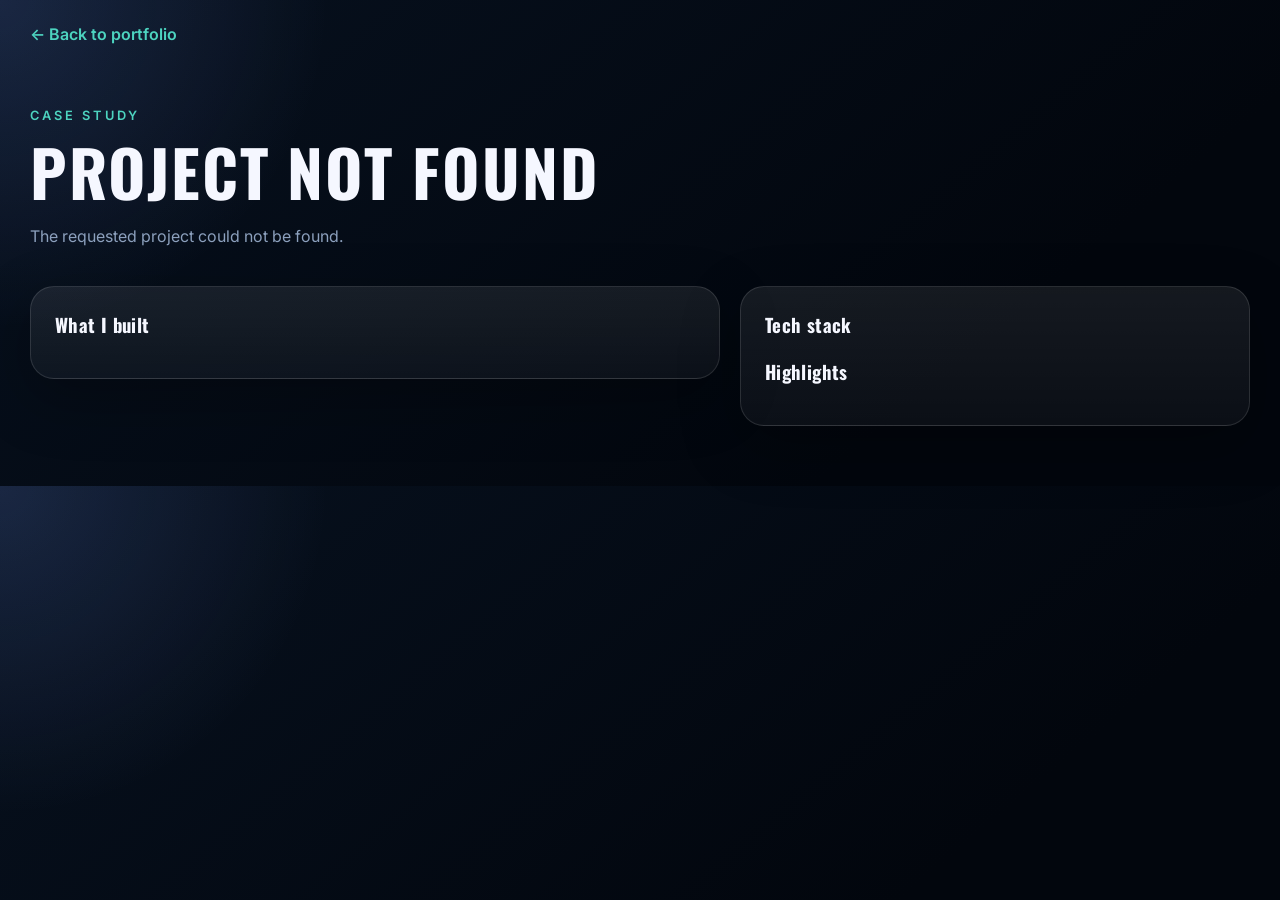
==== project.html @ 7214da7b "Refactor portfolio to dynamic project pages" ====
<!DOCTYPE html>
<html lang="en">
  <head>
    <meta charset="UTF-8" />
    <meta name="viewport" content="width=device-width, initial-scale=1.0" />
    <title>Project | Apisit Thaweboon</title>
    <link rel="preconnect" href="https://fonts.googleapis.com" />
    <link rel="preconnect" href="https://fonts.gstatic.com" crossorigin />
    <link href="https://fonts.googleapis.com/css2?family=Inter:wght@400;500;600;700;800&family=Oswald:wght@500;600;700&display=swap" rel="stylesheet" />
    <link rel="stylesheet" href="styles.css" />
  </head>
  <body>
    <div class="site-shell project-page">
      <a class="back-link" href="index.html">← Back to portfolio</a>
      <section class="project-hero">
        <p class="eyebrow">Case Study</p>
        <h1 id="project-title">Project</h1>
        <p id="project-summary"></p>
        <div class="project-meta" id="project-meta"></div>
      </section>

      <section class="detail-grid">
        <article class="project-page-card">
          <h3>What I built</h3>
          <ul id="project-description"></ul>
        </article>
        <article class="project-page-card">
          <h3>Tech stack</h3>
          <div class="pill-list" id="project-stack"></div>
          <h3 style="margin-top: 20px;">Highlights</h3>
          <ul id="project-highlights"></ul>
        </article>
      </section>
    </div>

    <script src="script.js"></script>
    <script>
      const params = new URLSearchParams(window.location.search);
      const projectId = params.get('id');
      const projectTitle = document.getElementById('project-title');
      const projectSummary = document.getElementById('project-summary');
      const projectMeta = document.getElementById('project-meta');
      const projectDescription = document.getElementById('project-description');
      const projectStack = document.getElementById('project-stack');
      const projectHighlights = document.getElementById('project-highlights');

      fetch('data/projects.json')
        .then((response) => response.json())
        .then((projects) => {
          const project = projects.find((item) => item.id === projectId);
          if (!project) {
            projectTitle.textContent = 'Project not found';
            projectSummary.textContent = 'The requested project could not be found.';
            return;
          }

          document.title = `${project.title} | Apisit Thaweboon`;
          projectTitle.textContent = project.title;
          projectSummary.textContent = project.summary;
          projectMeta.innerHTML = `<span>${project.year}</span>`;

          projectDescription.innerHTML = project.description.map((item) => `<li>${item}</li>`).join('');
          projectStack.innerHTML = project.stack.map((tech) => `<span>${tech}</span>`).join('');
          projectHighlights.innerHTML = project.highlights.map((item) => `<li>${item}</li>`).join('');
        });
    </script>
  </body>
</html>
---- styles.css ----
:root {
  color-scheme: dark;
  --bg: #07111f;
  --bg-alt: #0e1b2f;
  --surface: rgba(255, 255, 255, 0.06);
  --surface-strong: rgba(255, 255, 255, 0.1);
  --text: #f5f7ff;
  --muted: #8ca0bd;
  --accent: #7c9cff;
  --accent-2: #4dd4c0;
  --border: rgba(255, 255, 255, 0.12);
  --shadow: 0 20px 60px rgba(0, 0, 0, 0.28);
}

* {
  box-sizing: border-box;
}

html {
  scroll-behavior: smooth;
}

body {
  margin: 0;
  font-family: 'Inter', sans-serif;
  background: radial-gradient(circle at top left, rgba(124, 156, 255, 0.16), transparent 24%), linear-gradient(140deg, var(--bg), #02060d 75%);
  color: var(--text);
}

img {
  max-width: 100%;
  display: block;
}

.site-shell {
  width: min(1220px, calc(100% - 32px));
  margin: 0 auto;
  padding-bottom: 72px;
}

.topbar {
  display: flex;
  align-items: center;
  justify-content: space-between;
  padding: 28px 0;
  position: sticky;
  top: 0;
  backdrop-filter: blur(16px);
  z-index: 20;
}

.brand {
  color: var(--text);
  font-weight: 700;
  letter-spacing: 0.06em;
  text-decoration: none;
  text-transform: uppercase;
}

.nav-links {
  display: flex;
  gap: 20px;
}

.nav-links a {
  color: var(--muted);
  text-decoration: none;
  transition: color 0.2s ease;
}

.nav-links a:hover {
  color: var(--text);
}

.menu-toggle {
  display: none;
  flex-direction: column;
  gap: 5px;
  background: transparent;
  border: 0;
  padding: 6px;
}

.menu-toggle span {
  width: 24px;
  height: 2px;
  background: var(--text);
  border-radius: 2px;
}

.section-grid {
  display: grid;
  grid-template-columns: 1.25fr 0.75fr;
  gap: 32px;
  padding: 44px 0 72px;
  align-items: center;
}

.eyebrow {
  text-transform: uppercase;
  letter-spacing: 0.24em;
  font-size: 0.8rem;
  color: var(--accent-2);
  margin-bottom: 10px;
  font-weight: 600;
}

h1, h2, h3 {
  margin: 0;
}

h1 {
  font-family: 'Oswald', 'Inter', sans-serif;
  font-size: clamp(2.2rem, 5vw, 4.2rem);
  line-height: 1.08;
  margin-bottom: 18px;
  letter-spacing: 0.03em;
  text-transform: uppercase;
}

h2, h3 {
  font-family: 'Oswald', 'Inter', sans-serif;
  letter-spacing: 0.02em;
}

h2 {
  font-size: clamp(1.7rem, 3vw, 2.3rem);
  margin-bottom: 16px;
}

.hero-text, p, li {
  color: var(--muted);
  line-height: 1.75;
  font-size: 1rem;
}

.hero-actions {
  display: flex;
  flex-wrap: wrap;
  gap: 14px;
  margin-top: 28px;
}

.btn {
  display: inline-flex;
  justify-content: center;
  align-items: center;
  border-radius: 999px;
  padding: 12px 20px;
  text-decoration: none;
  font-weight: 600;
  transition: transform 0.2s ease, background 0.2s ease;
}

.btn:hover {
  transform: translateY(-1px);
}

.btn-primary {
  background: linear-gradient(120deg, var(--accent), #5d83ff);
  color: white;
}

.btn-secondary {
  border: 1px solid var(--border);
  color: var(--text);
  background: rgba(255, 255, 255, 0.03);
}

.stats {
  display: grid;
  grid-template-columns: repeat(3, minmax(0, 1fr));
  gap: 12px;
  list-style: none;
  padding: 0;
  margin: 32px 0 0;
}

.stats li {
  padding: 14px;
  border: 1px solid var(--border);
  border-radius: 16px;
  background: var(--surface);
}

.stats strong {
  display: block;
  font-size: 1.15rem;
  margin-bottom: 4px;
}

.stats span {
  color: var(--muted);
  font-size: 0.88rem;
}

.hero-card,
.about-card,
.info-card,
.project-card,
.stack-card,
.contact-card,
.project-page-card {
  background: linear-gradient(180deg, rgba(255,255,255,0.08), rgba(255,255,255,0.04));
  border: 1px solid var(--border);
  border-radius: 24px;
  box-shadow: var(--shadow);
}

.hero-card {
  position: relative;
  padding: 28px;
  overflow: hidden;
}

.card-glow {
  position: absolute;
  inset: auto -20px -40px auto;
  width: 180px;
  height: 180px;
  background: radial-gradient(circle, rgba(77,212,192,0.35), transparent 70%);
  pointer-events: none;
}

.avatar {
  display: grid;
  place-items: center;
  width: 88px;
  height: 88px;
  border-radius: 50%;
  background: linear-gradient(135deg, var(--accent), var(--accent-2));
  font-size: 1.8rem;
  font-weight: 700;
  margin-bottom: 16px;
}

.hero-card h3 {
  margin-bottom: 10px;
  font-size: 1.25rem;
}

.text-link {
  color: var(--accent-2);
  text-decoration: none;
  font-weight: 600;
}

.section {
  padding: 30px 0 50px;
}

.about-grid,
.detail-grid {
  display: grid;
  grid-template-columns: 1.15fr 0.85fr;
  gap: 20px;
  align-items: start;
}

.about-card,
.stack-card,
.project-page-card {
  padding: 24px;
}

.check-list {
  padding-left: 20px;
  margin: 0;
}

.pill-list,
.tag-row {
  display: flex;
  flex-wrap: wrap;
  gap: 10px;
}

.pill-list span,
.tag-row span {
  padding: 10px 14px;
  border-radius: 999px;
  background: var(--surface);
  border: 1px solid var(--border);
  color: var(--text);
  font-size: 0.92rem;
}

.card-grid {
  display: grid;
  grid-template-columns: repeat(2, minmax(0, 1fr));
  gap: 18px;
}

.project-card {
  padding: 22px;
}

.project-preview {
  height: 170px;
  width: 100%;
  border-radius: 16px;
  margin-bottom: 16px;
  object-fit: cover;
  border: 1px solid rgba(255,255,255,0.12);
}

.preview-marketplace {
  background: linear-gradient(135deg, rgba(124,156,255,0.9), rgba(77,212,192,0.6));
}

.preview-ai {
  background: linear-gradient(135deg, rgba(77,212,192,0.8), rgba(124,156,255,0.5));
}

.preview-deekub {
  background: linear-gradient(135deg, rgba(255,123,123,0.7), rgba(124,156,255,0.7));
}

.preview-business {
  background: linear-gradient(135deg, rgba(100, 203, 255, 0.68), rgba(139, 92, 246, 0.65));
}

.stack-grid {
  display: grid;
  gap: 18px;
}

.contact-card {
  padding: 28px;
}

.contact-block span {
  display: inline-block;
  margin-bottom: 6px;
}

.contact-links {
  display: flex;
  flex-wrap: wrap;
  gap: 12px;
  margin-top: 16px;
}

.project-page {
  padding: 24px 0 60px;
}

.project-hero {
  padding: 32px 0 20px;
}

.project-hero h1 {
  margin-bottom: 12px;
}

.project-meta {
  display: flex;
  flex-wrap: wrap;
  gap: 10px;
  margin: 16px 0 0;
}

.project-meta span {
  padding: 8px 12px;
  border-radius: 999px;
  background: rgba(255,255,255,0.05);
  border: 1px solid var(--border);
  color: var(--text);
  font-size: 0.9rem;
}

.brand {
  font-family: 'Oswald', 'Inter', sans-serif;
  font-size: 1.05rem;
}

.project-page-card ul {
  padding-left: 18px;
}

.back-link {
  display: inline-flex;
  margin-bottom: 16px;
  color: var(--accent-2);
  text-decoration: none;
  font-weight: 600;
}

@media (max-width: 900px) {
  .section-grid,
  .about-grid,
  .detail-grid,
  .card-grid {
    grid-template-columns: 1fr;
  }

  .hero-card {
    order: -1;
  }
}

@media (max-width: 680px) {
  .topbar {
    flex-wrap: wrap;
  }

  .menu-toggle {
    display: flex;
  }

  .nav-links {
    display: none;
    width: 100%;
    flex-direction: column;
    padding-top: 12px;
  }

  .nav-links.open {
    display: flex;
  }

  .stats {
    grid-template-columns: 1fr;
  }
}
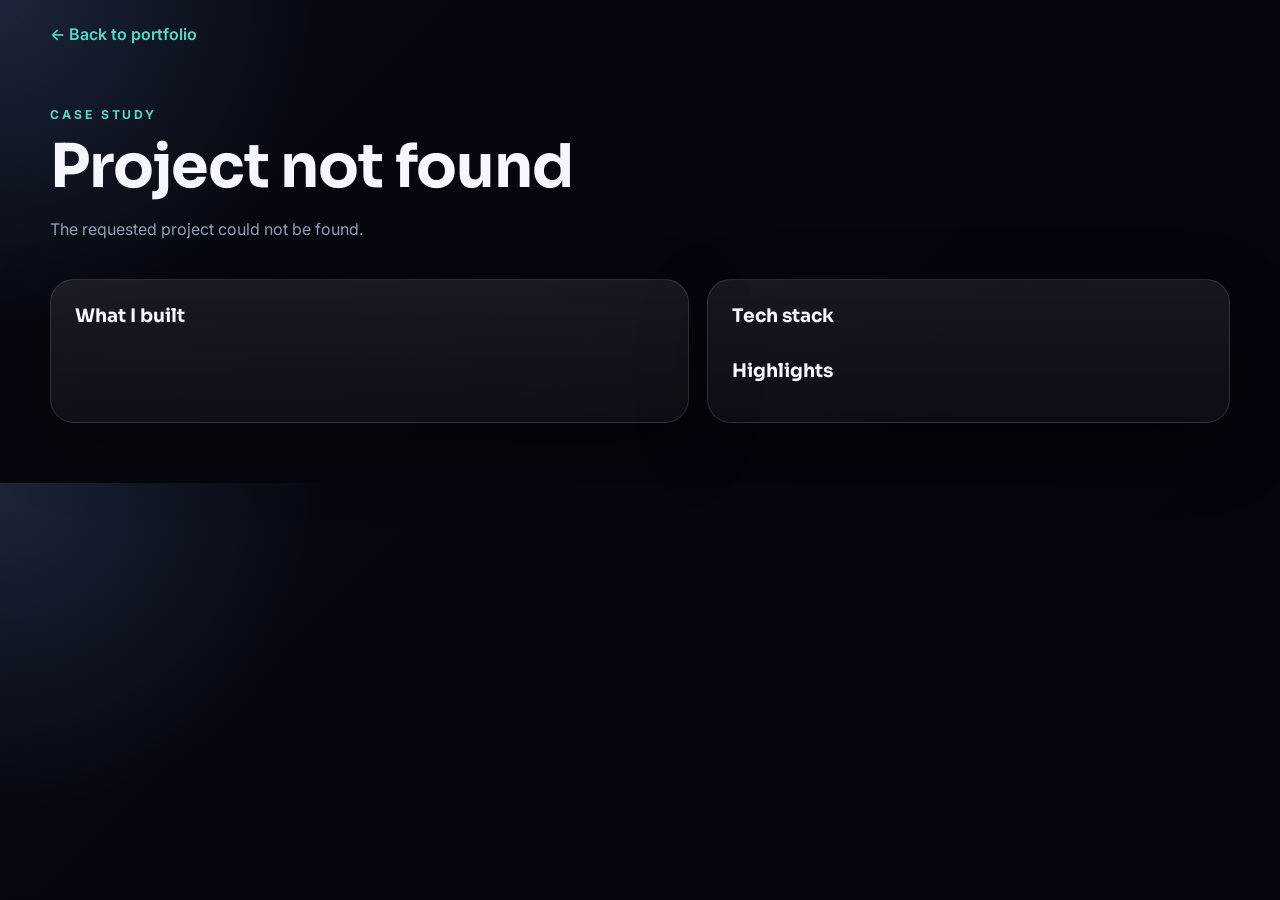
==== commit 9cd54fb1: "Redesign portfolio to match reference aesthetic" ====
--- a/project.html
+++ b/project.html
@@ -6,11 +6,11 @@
     <title>Project | Apisit Thaweboon</title>
     <link rel="preconnect" href="https://fonts.googleapis.com" />
     <link rel="preconnect" href="https://fonts.gstatic.com" crossorigin />
-    <link href="https://fonts.googleapis.com/css2?family=Inter:wght@400;500;600;700;800&family=Oswald:wght@500;600;700&display=swap" rel="stylesheet" />
+    <link href="https://fonts.googleapis.com/css2?family=Inter:wght@400;500;600;700;800&family=Sora:wght@500;600;700;800&display=swap" rel="stylesheet" />
     <link rel="stylesheet" href="styles.css" />
   </head>
   <body>
-    <div class="site-shell project-page">
+    <div class="page-shell project-page">
       <a class="back-link" href="index.html">← Back to portfolio</a>
       <section class="project-hero">
         <p class="eyebrow">Case Study</p>
--- a/styles.css
+++ b/styles.css
@@ -1,15 +1,15 @@
 :root {
   color-scheme: dark;
-  --bg: #07111f;
-  --bg-alt: #0e1b2f;
+  --bg: #06090f;
+  --bg-soft: #0e1422;
   --surface: rgba(255, 255, 255, 0.06);
   --surface-strong: rgba(255, 255, 255, 0.1);
   --text: #f5f7ff;
-  --muted: #8ca0bd;
-  --accent: #7c9cff;
-  --accent-2: #4dd4c0;
+  --muted: #92a0b7;
+  --accent: #81a4ff;
+  --accent-2: #58d8c8;
   --border: rgba(255, 255, 255, 0.12);
-  --shadow: 0 20px 60px rgba(0, 0, 0, 0.28);
+  --shadow: 0 24px 70px rgba(0, 0, 0, 0.3);
 }
 
 * {
@@ -23,7 +23,9 @@
 body {
   margin: 0;
   font-family: 'Inter', sans-serif;
-  background: radial-gradient(circle at top left, rgba(124, 156, 255, 0.16), transparent 24%), linear-gradient(140deg, var(--bg), #02060d 75%);
+  background:
+    radial-gradient(circle at top left, rgba(129, 164, 255, 0.18), transparent 24%),
+    linear-gradient(135deg, var(--bg), #02050b 78%);
   color: var(--text);
 }
 
@@ -32,29 +34,29 @@
   display: block;
 }
 
-.site-shell {
-  width: min(1220px, calc(100% - 32px));
+.page-shell {
+  width: min(1180px, calc(100% - 32px));
   margin: 0 auto;
-  padding-bottom: 72px;
+  padding-bottom: 80px;
 }
 
 .topbar {
   display: flex;
   align-items: center;
   justify-content: space-between;
-  padding: 28px 0;
+  padding: 28px 0 18px;
   position: sticky;
   top: 0;
+  z-index: 20;
   backdrop-filter: blur(16px);
-  z-index: 20;
 }
 
 .brand {
   color: var(--text);
+  text-decoration: none;
   font-weight: 700;
-  letter-spacing: 0.06em;
-  text-decoration: none;
-  text-transform: uppercase;
+  letter-spacing: 0.16em;
+  font-size: 0.95rem;
 }
 
 .nav-links {
@@ -88,44 +90,41 @@
   border-radius: 2px;
 }
 
-.section-grid {
-  display: grid;
-  grid-template-columns: 1.25fr 0.75fr;
-  gap: 32px;
-  padding: 44px 0 72px;
-  align-items: center;
-}
-
 .eyebrow {
   text-transform: uppercase;
   letter-spacing: 0.24em;
-  font-size: 0.8rem;
+  font-size: 0.76rem;
   color: var(--accent-2);
   margin-bottom: 10px;
-  font-weight: 600;
+  font-weight: 700;
 }
 
 h1, h2, h3 {
   margin: 0;
 }
 
+h1, h2, h3 {
+  font-family: 'Sora', 'Inter', sans-serif;
+}
+
 h1 {
-  font-family: 'Oswald', 'Inter', sans-serif;
-  font-size: clamp(2.2rem, 5vw, 4.2rem);
-  line-height: 1.08;
-  margin-bottom: 18px;
-  letter-spacing: 0.03em;
-  text-transform: uppercase;
-}
-
-h2, h3 {
-  font-family: 'Oswald', 'Inter', sans-serif;
-  letter-spacing: 0.02em;
+  font-size: clamp(2.3rem, 4.7vw, 4.2rem);
+  line-height: 1.05;
+  margin-bottom: 16px;
+  letter-spacing: -0.02em;
 }
 
 h2 {
-  font-size: clamp(1.7rem, 3vw, 2.3rem);
+  font-size: clamp(1.55rem, 3vw, 2.2rem);
   margin-bottom: 16px;
+}
+
+.hero {
+  display: grid;
+  grid-template-columns: 1.2fr 0.8fr;
+  gap: 28px;
+  align-items: center;
+  padding: 40px 0 70px;
 }
 
 .hero-text, p, li {
@@ -138,7 +137,7 @@
   display: flex;
   flex-wrap: wrap;
   gap: 14px;
-  margin-top: 28px;
+  margin-top: 24px;
 }
 
 .btn {
@@ -146,10 +145,10 @@
   justify-content: center;
   align-items: center;
   border-radius: 999px;
-  padding: 12px 20px;
+  padding: 12px 18px;
   text-decoration: none;
   font-weight: 600;
-  transition: transform 0.2s ease, background 0.2s ease;
+  transition: transform 0.2s ease, background 0.2s ease, border-color 0.2s ease;
 }
 
 .btn:hover {
@@ -157,46 +156,43 @@
 }
 
 .btn-primary {
-  background: linear-gradient(120deg, var(--accent), #5d83ff);
+  background: linear-gradient(120deg, var(--accent), #5d84ff);
   color: white;
 }
 
 .btn-secondary {
+  background: rgba(255,255,255,0.03);
   border: 1px solid var(--border);
   color: var(--text);
-  background: rgba(255, 255, 255, 0.03);
-}
-
-.stats {
+}
+
+.hero-highlights {
   display: grid;
   grid-template-columns: repeat(3, minmax(0, 1fr));
   gap: 12px;
-  list-style: none;
-  padding: 0;
-  margin: 32px 0 0;
-}
-
-.stats li {
-  padding: 14px;
+  margin-top: 26px;
+}
+
+.hero-highlights div {
+  padding: 14px 12px;
+  background: var(--surface);
   border: 1px solid var(--border);
   border-radius: 16px;
-  background: var(--surface);
-}
-
-.stats strong {
+}
+
+.hero-highlights strong {
   display: block;
-  font-size: 1.15rem;
+  font-size: 1.05rem;
   margin-bottom: 4px;
 }
 
-.stats span {
+.hero-highlights span {
   color: var(--muted);
-  font-size: 0.88rem;
-}
-
-.hero-card,
+  font-size: 0.86rem;
+}
+
+.hero-panel,
 .about-card,
-.info-card,
 .project-card,
 .stack-card,
 .contact-card,
@@ -207,54 +203,73 @@
   box-shadow: var(--shadow);
 }
 
-.hero-card {
-  position: relative;
-  padding: 28px;
-  overflow: hidden;
-}
-
-.card-glow {
-  position: absolute;
-  inset: auto -20px -40px auto;
-  width: 180px;
-  height: 180px;
-  background: radial-gradient(circle, rgba(77,212,192,0.35), transparent 70%);
-  pointer-events: none;
-}
-
-.avatar {
-  display: grid;
-  place-items: center;
-  width: 88px;
-  height: 88px;
+.hero-panel {
+  padding: 24px;
+}
+
+.avatar-image {
+  width: 112px;
+  height: 112px;
   border-radius: 50%;
-  background: linear-gradient(135deg, var(--accent), var(--accent-2));
-  font-size: 1.8rem;
-  font-weight: 700;
+  object-fit: cover;
+  border: 2px solid rgba(255,255,255,0.16);
   margin-bottom: 16px;
 }
 
-.hero-card h3 {
-  margin-bottom: 10px;
-  font-size: 1.25rem;
+.hero-panel h3 {
+  font-size: 1.12rem;
+  margin-bottom: 8px;
+}
+
+.panel-card {
+  border-top: 1px solid rgba(255,255,255,0.08);
+  padding-top: 14px;
+}
+
+.contact-block {
+  display: grid;
+  gap: 10px;
+  margin-top: 12px;
+}
+
+.contact-link {
+  display: flex;
+  align-items: center;
+  gap: 10px;
+  color: var(--text);
+  text-decoration: none;
+  padding: 10px 12px;
+  border-radius: 12px;
+  background: rgba(255,255,255,0.03);
+  border: 1px solid rgba(255,255,255,0.08);
+}
+
+.contact-icon {
+  width: 18px;
+  height: 18px;
 }
 
 .text-link {
+  display: inline-flex;
+  margin-top: 12px;
   color: var(--accent-2);
   text-decoration: none;
   font-weight: 600;
 }
 
 .section {
-  padding: 30px 0 50px;
+  padding: 18px 0 48px;
+}
+
+.section-heading {
+  margin-bottom: 18px;
 }
 
 .about-grid,
 .detail-grid {
   display: grid;
-  grid-template-columns: 1.15fr 0.85fr;
-  gap: 20px;
-  align-items: start;
+  grid-template-columns: 1.1fr 0.9fr;
+  gap: 18px;
 }
 
 .about-card,
@@ -264,25 +279,8 @@
 }
 
 .check-list {
-  padding-left: 20px;
-  margin: 0;
-}
-
-.pill-list,
-.tag-row {
-  display: flex;
-  flex-wrap: wrap;
-  gap: 10px;
-}
-
-.pill-list span,
-.tag-row span {
-  padding: 10px 14px;
-  border-radius: 999px;
-  background: var(--surface);
-  border: 1px solid var(--border);
-  color: var(--text);
-  font-size: 0.92rem;
+  padding-left: 18px;
+  margin: 8px 0 0;
 }
 
 .card-grid {
@@ -322,6 +320,132 @@
 
 .stack-grid {
   display: grid;
+  grid-template-columns: repeat(2, minmax(0, 1fr));
+  gap: 18px;
+}
+
+.pill-list,
+.tag-row {
+  display: flex;
+  flex-wrap: wrap;
+  gap: 10px;
+  margin-top: 12px;
+}
+
+.pill-list span,
+.tag-row span,
+.tech-chip {
+  padding: 10px 12px;
+  border-radius: 999px;
+  background: rgba(255,255,255,0.04);
+  border: 1px solid rgba(255,255,255,0.1);
+  color: var(--text);
+  font-size: 0.92rem;
+}
+
+.tech-chip {
+  display: inline-flex;
+  align-items: center;
+  justify-content: center;
+  padding: 8px;
+  min-width: 38px;
+  min-height: 38px;
+}
+
+.tech-icon {
+  width: 18px;
+  height: 18px;
+}
+
+.contact-card {
+  padding: 24px;
+}
+
+.contact-links {
+  display: flex;
+  flex-wrap: wrap;
+  gap: 12px;
+  margin-top: 16px;
+}
+
+.project-page {
+  padding-top: 20px;
+}
+
+.back-link {
+  color: var(--accent-2);
+  text-decoration: none;
+  display: inline-flex;
+  margin-bottom: 18px;
+}
+
+.project-hero {
+  padding: 24px 0 8px;
+}
+
+.project-meta {
+  display: flex;
+  gap: 10px;
+  margin-top: 16px;
+}
+
+.project-meta span {
+  padding: 8px 12px;
+  border-radius: 999px;
+  background: rgba(255,255,255,0.04);
+  border: 1px solid rgba(255,255,255,0.1);
+}
+
+@media (max-width: 860px) {
+  .hero,
+  .about-grid,
+  .detail-grid,
+  .card-grid,
+  .stack-grid {
+    grid-template-columns: 1fr;
+  }
+
+  .hero-highlights {
+    grid-template-columns: 1fr;
+  }
+}
+
+@media (max-width: 640px) {
+  .page-shell {
+    width: min(100%, calc(100% - 24px));
+  }
+
+  .topbar {
+    flex-wrap: wrap;
+    gap: 12px;
+  }
+
+  .menu-toggle {
+    display: inline-flex;
+    margin-left: auto;
+  }
+
+  .nav-links {
+    display: none;
+    width: 100%;
+    flex-direction: column;
+    padding: 8px 0 4px;
+  }
+
+  .nav-links.open {
+    display: flex;
+  }
+
+  .hero {
+    padding-top: 24px;
+  }
+
+  .contact-links {
+    flex-direction: column;
+  }
+}
+
+  display: grid;
   gap: 18px;
 }
 
@@ -329,9 +453,48 @@
   padding: 28px;
 }
 
-.contact-block span {
-  display: inline-block;
-  margin-bottom: 6px;
+.contact-block {
+  display: flex;
+  flex-direction: column;
+  gap: 10px;
+  margin-top: 14px;
+}
+
+.contact-link {
+  display: inline-flex;
+  align-items: center;
+  gap: 10px;
+  width: fit-content;
+  padding: 8px 12px;
+  border-radius: 999px;
+  background: rgba(255,255,255,0.05);
+  color: var(--text);
+  text-decoration: none;
+  border: 1px solid var(--border);
+}
+
+.contact-icon {
+  width: 18px;
+  height: 18px;
+  object-fit: contain;
+}
+
+.tech-chip {
+  display: inline-flex;
+  align-items: center;
+  justify-content: center;
+  width: 42px;
+  height: 42px;
+  border-radius: 50%;
+  background: rgba(255,255,255,0.06);
+  border: 1px solid var(--border);
+  padding: 8px;
+}
+
+.tech-icon {
+  width: 100%;
+  height: 100%;
+  object-fit: contain;
 }
 
 .contact-links {
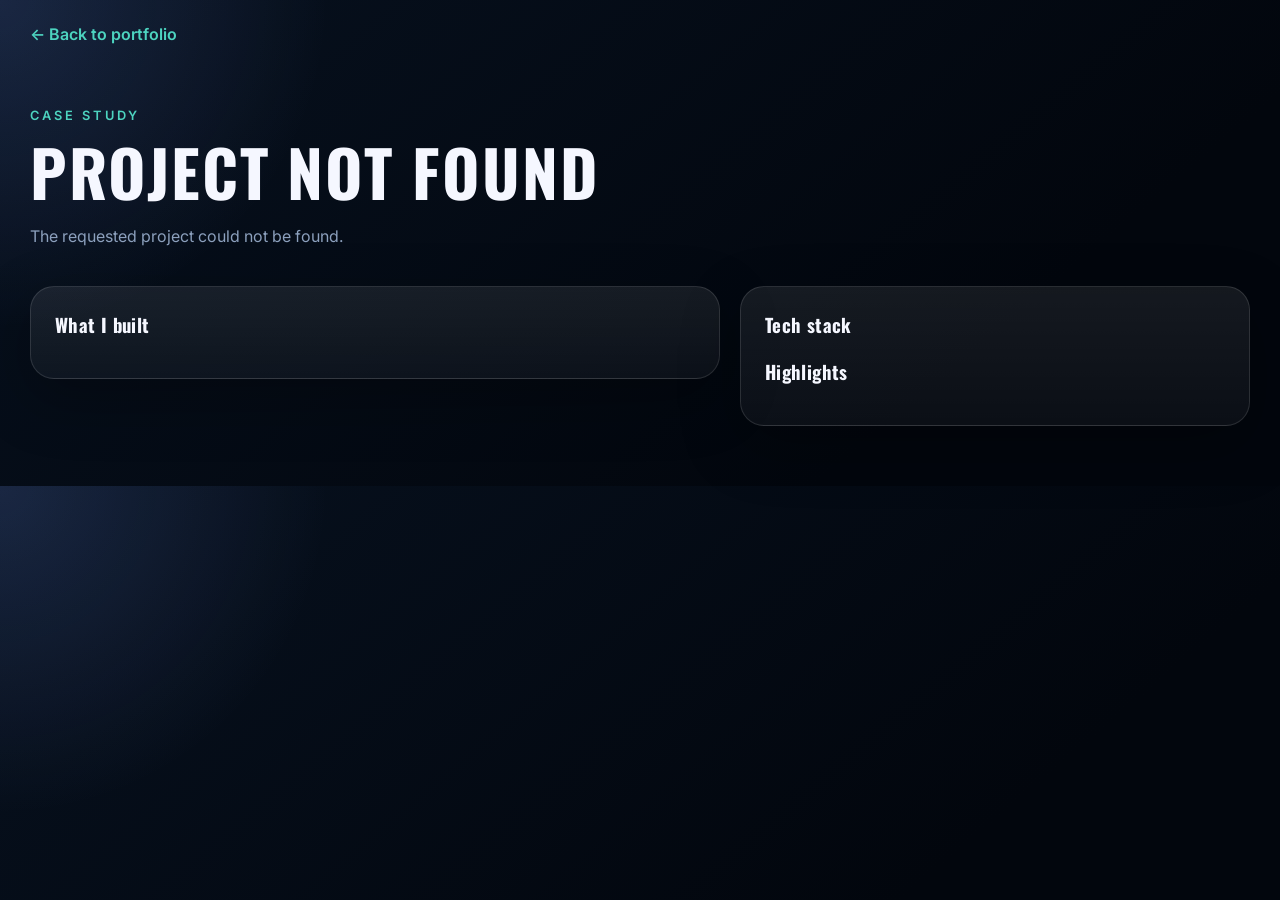
==== commit a2e64980: "Revert "Redesign portfolio to match reference aesthetic" This reverts commit 9cd54fb1ee2b2dbd106d930" ====
--- a/project.html
+++ b/project.html
@@ -6,11 +6,11 @@
     <title>Project | Apisit Thaweboon</title>
     <link rel="preconnect" href="https://fonts.googleapis.com" />
     <link rel="preconnect" href="https://fonts.gstatic.com" crossorigin />
-    <link href="https://fonts.googleapis.com/css2?family=Inter:wght@400;500;600;700;800&family=Sora:wght@500;600;700;800&display=swap" rel="stylesheet" />
+    <link href="https://fonts.googleapis.com/css2?family=Inter:wght@400;500;600;700;800&family=Oswald:wght@500;600;700&display=swap" rel="stylesheet" />
     <link rel="stylesheet" href="styles.css" />
   </head>
   <body>
-    <div class="page-shell project-page">
+    <div class="site-shell project-page">
       <a class="back-link" href="index.html">← Back to portfolio</a>
       <section class="project-hero">
         <p class="eyebrow">Case Study</p>
--- a/styles.css
+++ b/styles.css
@@ -1,15 +1,15 @@
 :root {
   color-scheme: dark;
-  --bg: #06090f;
-  --bg-soft: #0e1422;
+  --bg: #07111f;
+  --bg-alt: #0e1b2f;
   --surface: rgba(255, 255, 255, 0.06);
   --surface-strong: rgba(255, 255, 255, 0.1);
   --text: #f5f7ff;
-  --muted: #92a0b7;
-  --accent: #81a4ff;
-  --accent-2: #58d8c8;
+  --muted: #8ca0bd;
+  --accent: #7c9cff;
+  --accent-2: #4dd4c0;
   --border: rgba(255, 255, 255, 0.12);
-  --shadow: 0 24px 70px rgba(0, 0, 0, 0.3);
+  --shadow: 0 20px 60px rgba(0, 0, 0, 0.28);
 }
 
 * {
@@ -23,9 +23,7 @@
 body {
   margin: 0;
   font-family: 'Inter', sans-serif;
-  background:
-    radial-gradient(circle at top left, rgba(129, 164, 255, 0.18), transparent 24%),
-    linear-gradient(135deg, var(--bg), #02050b 78%);
+  background: radial-gradient(circle at top left, rgba(124, 156, 255, 0.16), transparent 24%), linear-gradient(140deg, var(--bg), #02060d 75%);
   color: var(--text);
 }
 
@@ -34,29 +32,29 @@
   display: block;
 }
 
-.page-shell {
-  width: min(1180px, calc(100% - 32px));
+.site-shell {
+  width: min(1220px, calc(100% - 32px));
   margin: 0 auto;
-  padding-bottom: 80px;
+  padding-bottom: 72px;
 }
 
 .topbar {
   display: flex;
   align-items: center;
   justify-content: space-between;
-  padding: 28px 0 18px;
+  padding: 28px 0;
   position: sticky;
   top: 0;
+  backdrop-filter: blur(16px);
   z-index: 20;
-  backdrop-filter: blur(16px);
 }
 
 .brand {
   color: var(--text);
-  text-decoration: none;
   font-weight: 700;
-  letter-spacing: 0.16em;
-  font-size: 0.95rem;
+  letter-spacing: 0.06em;
+  text-decoration: none;
+  text-transform: uppercase;
 }
 
 .nav-links {
@@ -90,41 +88,44 @@
   border-radius: 2px;
 }
 
+.section-grid {
+  display: grid;
+  grid-template-columns: 1.25fr 0.75fr;
+  gap: 32px;
+  padding: 44px 0 72px;
+  align-items: center;
+}
+
 .eyebrow {
   text-transform: uppercase;
   letter-spacing: 0.24em;
-  font-size: 0.76rem;
+  font-size: 0.8rem;
   color: var(--accent-2);
   margin-bottom: 10px;
-  font-weight: 700;
+  font-weight: 600;
 }
 
 h1, h2, h3 {
   margin: 0;
 }
 
-h1, h2, h3 {
-  font-family: 'Sora', 'Inter', sans-serif;
-}
-
 h1 {
-  font-size: clamp(2.3rem, 4.7vw, 4.2rem);
-  line-height: 1.05;
+  font-family: 'Oswald', 'Inter', sans-serif;
+  font-size: clamp(2.2rem, 5vw, 4.2rem);
+  line-height: 1.08;
+  margin-bottom: 18px;
+  letter-spacing: 0.03em;
+  text-transform: uppercase;
+}
+
+h2, h3 {
+  font-family: 'Oswald', 'Inter', sans-serif;
+  letter-spacing: 0.02em;
+}
+
+h2 {
+  font-size: clamp(1.7rem, 3vw, 2.3rem);
   margin-bottom: 16px;
-  letter-spacing: -0.02em;
-}
-
-h2 {
-  font-size: clamp(1.55rem, 3vw, 2.2rem);
-  margin-bottom: 16px;
-}
-
-.hero {
-  display: grid;
-  grid-template-columns: 1.2fr 0.8fr;
-  gap: 28px;
-  align-items: center;
-  padding: 40px 0 70px;
 }
 
 .hero-text, p, li {
@@ -137,7 +138,7 @@
   display: flex;
   flex-wrap: wrap;
   gap: 14px;
-  margin-top: 24px;
+  margin-top: 28px;
 }
 
 .btn {
@@ -145,10 +146,10 @@
   justify-content: center;
   align-items: center;
   border-radius: 999px;
-  padding: 12px 18px;
+  padding: 12px 20px;
   text-decoration: none;
   font-weight: 600;
-  transition: transform 0.2s ease, background 0.2s ease, border-color 0.2s ease;
+  transition: transform 0.2s ease, background 0.2s ease;
 }
 
 .btn:hover {
@@ -156,43 +157,46 @@
 }
 
 .btn-primary {
-  background: linear-gradient(120deg, var(--accent), #5d84ff);
+  background: linear-gradient(120deg, var(--accent), #5d83ff);
   color: white;
 }
 
 .btn-secondary {
-  background: rgba(255,255,255,0.03);
-  border: 1px solid var(--border);
-  color: var(--text);
-}
-
-.hero-highlights {
+  border: 1px solid var(--border);
+  color: var(--text);
+  background: rgba(255, 255, 255, 0.03);
+}
+
+.stats {
   display: grid;
   grid-template-columns: repeat(3, minmax(0, 1fr));
   gap: 12px;
-  margin-top: 26px;
-}
-
-.hero-highlights div {
-  padding: 14px 12px;
+  list-style: none;
+  padding: 0;
+  margin: 32px 0 0;
+}
+
+.stats li {
+  padding: 14px;
+  border: 1px solid var(--border);
+  border-radius: 16px;
   background: var(--surface);
-  border: 1px solid var(--border);
-  border-radius: 16px;
-}
-
-.hero-highlights strong {
+}
+
+.stats strong {
   display: block;
-  font-size: 1.05rem;
+  font-size: 1.15rem;
   margin-bottom: 4px;
 }
 
-.hero-highlights span {
+.stats span {
   color: var(--muted);
-  font-size: 0.86rem;
-}
-
-.hero-panel,
+  font-size: 0.88rem;
+}
+
+.hero-card,
 .about-card,
+.info-card,
 .project-card,
 .stack-card,
 .contact-card,
@@ -203,73 +207,51 @@
   box-shadow: var(--shadow);
 }
 
-.hero-panel {
-  padding: 24px;
+.hero-card {
+  position: relative;
+  padding: 28px;
+  overflow: hidden;
+}
+
+.card-glow {
+  position: absolute;
+  inset: auto -20px -40px auto;
+  width: 180px;
+  height: 180px;
+  background: radial-gradient(circle, rgba(77,212,192,0.35), transparent 70%);
+  pointer-events: none;
 }
 
 .avatar-image {
-  width: 112px;
-  height: 112px;
+  width: 88px;
+  height: 88px;
   border-radius: 50%;
   object-fit: cover;
   border: 2px solid rgba(255,255,255,0.16);
   margin-bottom: 16px;
 }
 
-.hero-panel h3 {
-  font-size: 1.12rem;
-  margin-bottom: 8px;
-}
-
-.panel-card {
-  border-top: 1px solid rgba(255,255,255,0.08);
-  padding-top: 14px;
-}
-
-.contact-block {
-  display: grid;
-  gap: 10px;
-  margin-top: 12px;
-}
-
-.contact-link {
-  display: flex;
-  align-items: center;
-  gap: 10px;
-  color: var(--text);
-  text-decoration: none;
-  padding: 10px 12px;
-  border-radius: 12px;
-  background: rgba(255,255,255,0.03);
-  border: 1px solid rgba(255,255,255,0.08);
-}
-
-.contact-icon {
-  width: 18px;
-  height: 18px;
+.hero-card h3 {
+  margin-bottom: 10px;
+  font-size: 1.25rem;
 }
 
 .text-link {
-  display: inline-flex;
-  margin-top: 12px;
   color: var(--accent-2);
   text-decoration: none;
   font-weight: 600;
 }
 
 .section {
-  padding: 18px 0 48px;
-}
-
-.section-heading {
-  margin-bottom: 18px;
+  padding: 30px 0 50px;
 }
 
 .about-grid,
 .detail-grid {
   display: grid;
-  grid-template-columns: 1.1fr 0.9fr;
-  gap: 18px;
+  grid-template-columns: 1.15fr 0.85fr;
+  gap: 20px;
+  align-items: start;
 }
 
 .about-card,
@@ -279,8 +261,25 @@
 }
 
 .check-list {
-  padding-left: 18px;
-  margin: 8px 0 0;
+  padding-left: 20px;
+  margin: 0;
+}
+
+.pill-list,
+.tag-row {
+  display: flex;
+  flex-wrap: wrap;
+  gap: 10px;
+}
+
+.pill-list span,
+.tag-row span {
+  padding: 10px 14px;
+  border-radius: 999px;
+  background: var(--surface);
+  border: 1px solid var(--border);
+  color: var(--text);
+  font-size: 0.92rem;
 }
 
 .card-grid {
@@ -319,132 +318,6 @@
 }
 
 .stack-grid {
-  display: grid;
-  grid-template-columns: repeat(2, minmax(0, 1fr));
-  gap: 18px;
-}
-
-.pill-list,
-.tag-row {
-  display: flex;
-  flex-wrap: wrap;
-  gap: 10px;
-  margin-top: 12px;
-}
-
-.pill-list span,
-.tag-row span,
-.tech-chip {
-  padding: 10px 12px;
-  border-radius: 999px;
-  background: rgba(255,255,255,0.04);
-  border: 1px solid rgba(255,255,255,0.1);
-  color: var(--text);
-  font-size: 0.92rem;
-}
-
-.tech-chip {
-  display: inline-flex;
-  align-items: center;
-  justify-content: center;
-  padding: 8px;
-  min-width: 38px;
-  min-height: 38px;
-}
-
-.tech-icon {
-  width: 18px;
-  height: 18px;
-}
-
-.contact-card {
-  padding: 24px;
-}
-
-.contact-links {
-  display: flex;
-  flex-wrap: wrap;
-  gap: 12px;
-  margin-top: 16px;
-}
-
-.project-page {
-  padding-top: 20px;
-}
-
-.back-link {
-  color: var(--accent-2);
-  text-decoration: none;
-  display: inline-flex;
-  margin-bottom: 18px;
-}
-
-.project-hero {
-  padding: 24px 0 8px;
-}
-
-.project-meta {
-  display: flex;
-  gap: 10px;
-  margin-top: 16px;
-}
-
-.project-meta span {
-  padding: 8px 12px;
-  border-radius: 999px;
-  background: rgba(255,255,255,0.04);
-  border: 1px solid rgba(255,255,255,0.1);
-}
-
-@media (max-width: 860px) {
-  .hero,
-  .about-grid,
-  .detail-grid,
-  .card-grid,
-  .stack-grid {
-    grid-template-columns: 1fr;
-  }
-
-  .hero-highlights {
-    grid-template-columns: 1fr;
-  }
-}
-
-@media (max-width: 640px) {
-  .page-shell {
-    width: min(100%, calc(100% - 24px));
-  }
-
-  .topbar {
-    flex-wrap: wrap;
-    gap: 12px;
-  }
-
-  .menu-toggle {
-    display: inline-flex;
-    margin-left: auto;
-  }
-
-  .nav-links {
-    display: none;
-    width: 100%;
-    flex-direction: column;
-    padding: 8px 0 4px;
-  }
-
-  .nav-links.open {
-    display: flex;
-  }
-
-  .hero {
-    padding-top: 24px;
-  }
-
-  .contact-links {
-    flex-direction: column;
-  }
-}
-
   display: grid;
   gap: 18px;
 }
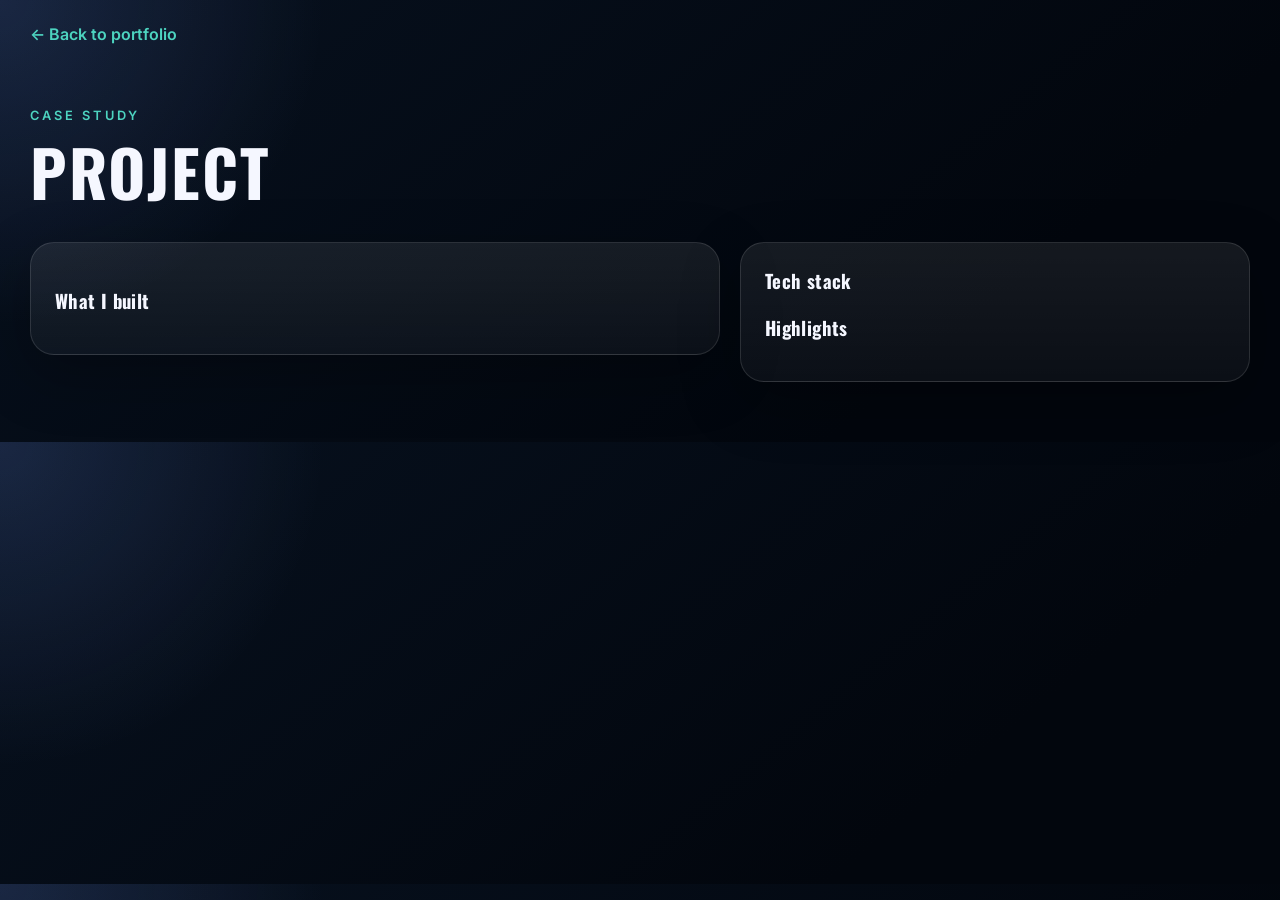
==== commit 0dad1262: "up" ====
--- a/project.html
+++ b/project.html
@@ -21,7 +21,8 @@
 
       <section class="detail-grid">
         <article class="project-page-card">
-          <h3>What I built</h3>
+          <div class="project-gallery" id="project-gallery"></div>
+          <h3 style="margin-top: 20px;">What I built</h3>
           <ul id="project-description"></ul>
         </article>
         <article class="project-page-card">
@@ -34,35 +35,5 @@
     </div>
 
     <script src="script.js"></script>
-    <script>
-      const params = new URLSearchParams(window.location.search);
-      const projectId = params.get('id');
-      const projectTitle = document.getElementById('project-title');
-      const projectSummary = document.getElementById('project-summary');
-      const projectMeta = document.getElementById('project-meta');
-      const projectDescription = document.getElementById('project-description');
-      const projectStack = document.getElementById('project-stack');
-      const projectHighlights = document.getElementById('project-highlights');
-
-      fetch('data/projects.json')
-        .then((response) => response.json())
-        .then((projects) => {
-          const project = projects.find((item) => item.id === projectId);
-          if (!project) {
-            projectTitle.textContent = 'Project not found';
-            projectSummary.textContent = 'The requested project could not be found.';
-            return;
-          }
-
-          document.title = `${project.title} | Apisit Thaweboon`;
-          projectTitle.textContent = project.title;
-          projectSummary.textContent = project.summary;
-          projectMeta.innerHTML = `<span>${project.year}</span>`;
-
-          projectDescription.innerHTML = project.description.map((item) => `<li>${item}</li>`).join('');
-          projectStack.innerHTML = project.stack.map((tech) => `<span>${tech}</span>`).join('');
-          projectHighlights.innerHTML = project.highlights.map((item) => `<li>${item}</li>`).join('');
-        });
-    </script>
   </body>
 </html>
--- a/styles.css
+++ b/styles.css
@@ -259,6 +259,13 @@
 .project-page-card {
   padding: 24px;
 }
+/* 
+.stack-card {
+  display:flex;
+  justify-content: center;
+  align-items: center;
+  flex-direction:row;
+} */
 
 .check-list {
   padding-left: 20px;
@@ -268,6 +275,7 @@
 .pill-list,
 .tag-row {
   display: flex;
+  justify-content: center;
   flex-wrap: wrap;
   gap: 10px;
 }
@@ -282,6 +290,37 @@
   font-size: 0.92rem;
 }
 
+.tech-chip {
+  display: inline-flex;
+  align-items: center;
+  justify-content: center;
+  width: 48px;
+  height: 48px;
+  padding: 0;
+  border-radius: 50%;
+  background: rgba(255, 255, 255, 0.06);
+  border: 1px solid rgba(255, 255, 255, 0.12);
+}
+
+.tech-icon,
+.contact-icon {
+  width: 44px;
+  height: 44px;
+  display: block;
+}
+
+.contact-link {
+  display: inline-flex;
+  align-items: center;
+  gap: 10px;
+  padding: 10px 14px;
+  border-radius: 999px;
+  background: rgba(255, 255, 255, 0.04);
+  border: 1px solid rgba(255, 255, 255, 0.12);
+  color: var(--text);
+  text-decoration: none;
+}
+
 .card-grid {
   display: grid;
   grid-template-columns: repeat(2, minmax(0, 1fr));
@@ -293,7 +332,7 @@
 }
 
 .project-preview {
-  height: 170px;
+  height: 370px;
   width: 100%;
   border-radius: 16px;
   margin-bottom: 16px;
@@ -356,8 +395,8 @@
   display: inline-flex;
   align-items: center;
   justify-content: center;
-  width: 42px;
-  height: 42px;
+  width: 62px;
+  height: 62px;
   border-radius: 50%;
   background: rgba(255,255,255,0.06);
   border: 1px solid var(--border);
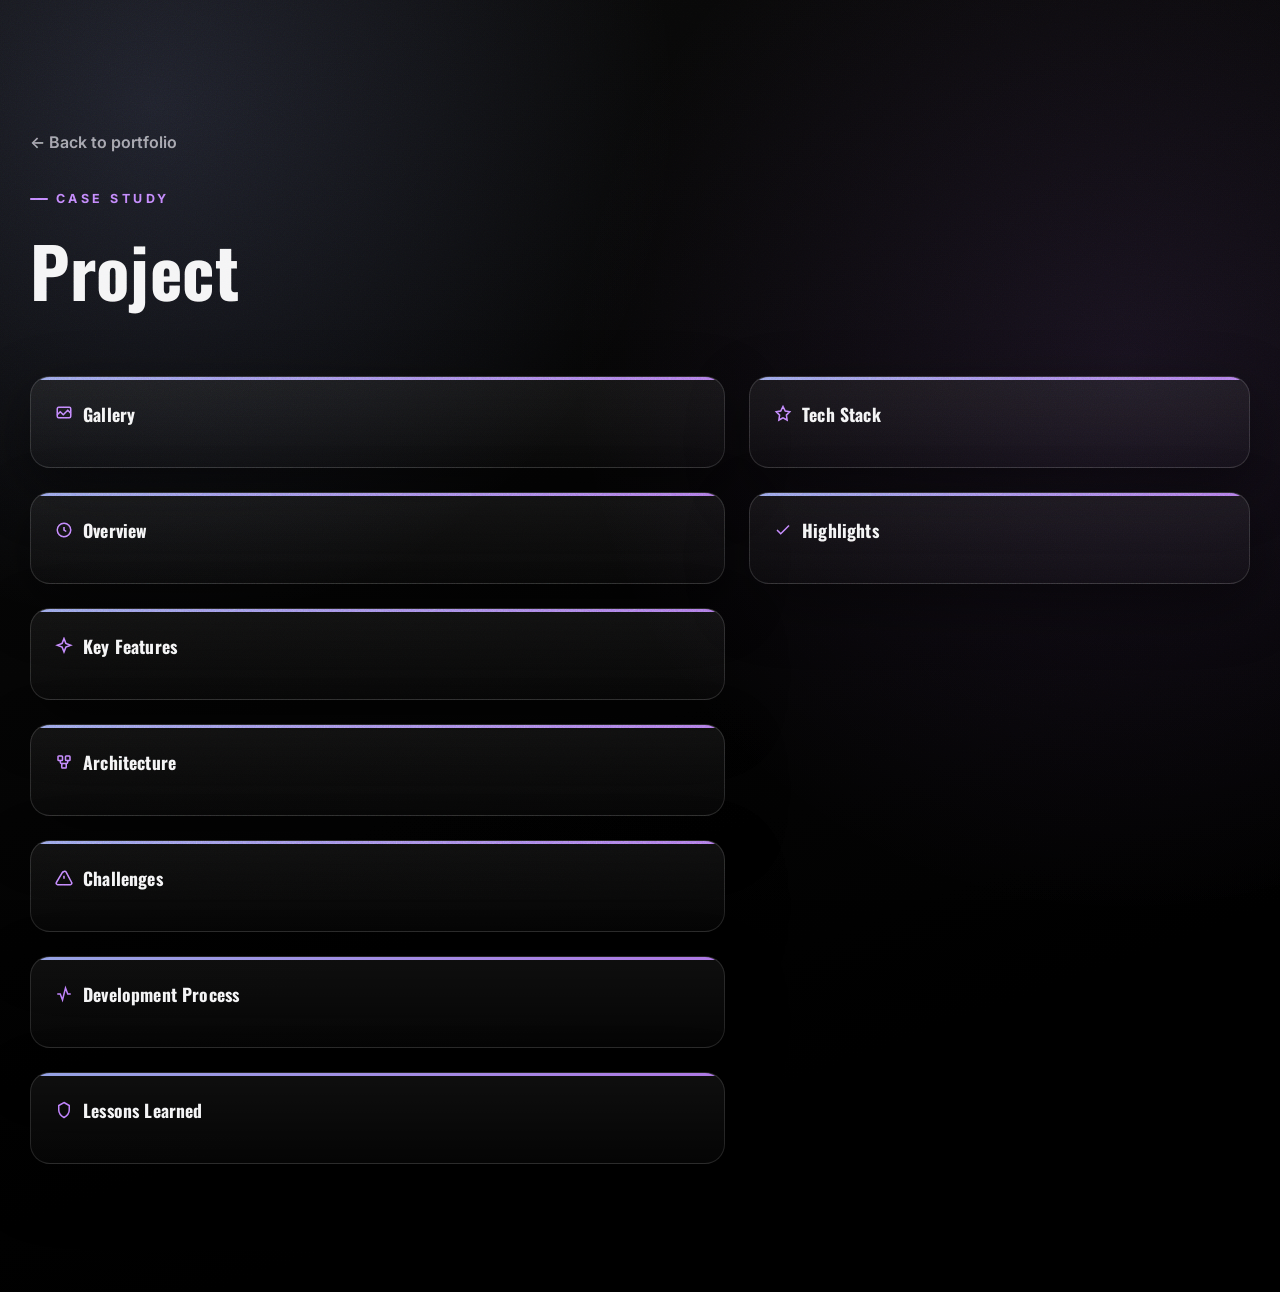
==== commit c10ce1c7: "added projects" ====
--- a/project.html
+++ b/project.html
@@ -3,35 +3,105 @@
   <head>
     <meta charset="UTF-8" />
     <meta name="viewport" content="width=device-width, initial-scale=1.0" />
-    <title>Project | Apisit Thaweboon</title>
+    <meta name="description" content="Case study detail page." />
+    <title id="page-title">Project | Apisit Thaweboon</title>
     <link rel="preconnect" href="https://fonts.googleapis.com" />
     <link rel="preconnect" href="https://fonts.gstatic.com" crossorigin />
     <link href="https://fonts.googleapis.com/css2?family=Inter:wght@400;500;600;700;800&family=Oswald:wght@500;600;700&display=swap" rel="stylesheet" />
     <link rel="stylesheet" href="styles.css" />
+    <link rel="stylesheet" href="project.css" />
   </head>
   <body>
     <div class="site-shell project-page">
       <a class="back-link" href="index.html">← Back to portfolio</a>
-      <section class="project-hero">
+
+      <section class="project-hero" data-reveal>
         <p class="eyebrow">Case Study</p>
         <h1 id="project-title">Project</h1>
-        <p id="project-summary"></p>
         <div class="project-meta" id="project-meta"></div>
+        <p class="project-summary" id="project-summary"></p>
+        <div class="project-links" id="project-links"></div>
       </section>
 
       <section class="detail-grid">
-        <article class="project-page-card">
-          <div class="project-gallery" id="project-gallery"></div>
-          <h3 style="margin-top: 20px;">What I built</h3>
-          <ul id="project-description"></ul>
-        </article>
-        <article class="project-page-card">
-          <h3>Tech stack</h3>
-          <div class="pill-list" id="project-stack"></div>
-          <h3 style="margin-top: 20px;">Highlights</h3>
-          <ul id="project-highlights"></ul>
-        </article>
+        <div class="detail-main">
+          <article class="project-page-card" data-reveal>
+            <h3 class="card-title">
+              <svg viewBox="0 0 24 24" fill="none" stroke="currentColor" stroke-width="2"><rect x="3" y="3" width="18" height="14" rx="2"/><path d="M3 13l4-4 4 4 6-6 4 4"/></svg>
+              Gallery
+            </h3>
+            <div class="project-gallery" id="project-gallery"></div>
+          </article>
+
+          <article class="project-page-card" data-reveal>
+            <h3 class="card-title">
+              <svg viewBox="0 0 24 24" fill="none" stroke="currentColor" stroke-width="2"><circle cx="12" cy="12" r="9"/><path d="M12 8v4l3 2"/></svg>
+              Overview
+            </h3>
+            <p id="project-overview"></p>
+          </article>
+
+          <article class="project-page-card" data-reveal>
+            <h3 class="card-title">
+              <svg viewBox="0 0 24 24" fill="none" stroke="currentColor" stroke-width="2"><path d="M12 2l2.5 6.5L21 11l-6.5 2.5L12 20l-2.5-6.5L3 11l6.5-2.5z"/></svg>
+              Key Features
+            </h3>
+            <ul class="feature-list" id="project-features"></ul>
+          </article>
+
+          <article class="project-page-card" data-reveal>
+            <h3 class="card-title">
+              <svg viewBox="0 0 24 24" fill="none" stroke="currentColor" stroke-width="2"><rect x="4" y="4" width="6" height="6" rx="1"/><rect x="14" y="4" width="6" height="6" rx="1"/><rect x="9" y="14" width="6" height="6" rx="1"/><path d="M7 10v2a2 2 0 0 0 2 2h1M17 10v2a2 2 0 0 1-2 2h-1"/></svg>
+              Architecture
+            </h3>
+            <p class="architecture-text" id="project-architecture"></p>
+          </article>
+
+          <article class="project-page-card" data-reveal>
+            <h3 class="card-title">
+              <svg viewBox="0 0 24 24" fill="none" stroke="currentColor" stroke-width="2"><path d="M12 9v4M12 17h.01"/><path d="M10.3 3.86L1.82 18a2 2 0 0 0 1.71 3h16.94a2 2 0 0 0 1.71-3L14.7 3.86a2 2 0 0 0-3.4 0z"/></svg>
+              Challenges
+            </h3>
+            <ul class="challenge-list" id="project-challenges"></ul>
+          </article>
+
+          <article class="project-page-card" data-reveal>
+            <h3 class="card-title">
+              <svg viewBox="0 0 24 24" fill="none" stroke="currentColor" stroke-width="2"><path d="M3 12h4l3 8 4-16 3 8h4"/></svg>
+              Development Process
+            </h3>
+            <ol class="process-list" id="project-process"></ol>
+          </article>
+
+          <article class="project-page-card" data-reveal>
+            <h3 class="card-title">
+              <svg viewBox="0 0 24 24" fill="none" stroke="currentColor" stroke-width="2"><path d="M12 2l7 4v6c0 5-3.5 8-7 10-3.5-2-7-5-7-10V6z"/></svg>
+              Lessons Learned
+            </h3>
+            <ul class="lessons-list" id="project-lessons"></ul>
+          </article>
+        </div>
+
+        <aside class="detail-side">
+          <article class="project-page-card" data-reveal>
+            <h3 class="card-title">
+              <svg viewBox="0 0 24 24" fill="none" stroke="currentColor" stroke-width="2"><path d="M12 2l3 6 6 1-4.5 4.5L17.5 20 12 17l-5.5 3 1-6.5L3 9l6-1z"/></svg>
+              Tech Stack
+            </h3>
+            <div class="pill-list" id="project-stack"></div>
+          </article>
+
+          <article class="project-page-card" data-reveal>
+            <h3 class="card-title">
+              <svg viewBox="0 0 24 24" fill="none" stroke="currentColor" stroke-width="2"><path d="M20 6L9 17l-5-5"/></svg>
+              Highlights
+            </h3>
+            <ul id="project-highlights"></ul>
+          </article>
+        </aside>
       </section>
+
+      <nav class="project-switch" id="project-switch" aria-label="Other projects"></nav>
     </div>
 
     <script src="script.js"></script>
--- a/styles.css
+++ b/styles.css
@@ -1,15 +1,40 @@
 :root {
   color-scheme: dark;
-  --bg: #07111f;
-  --bg-alt: #0e1b2f;
-  --surface: rgba(255, 255, 255, 0.06);
-  --surface-strong: rgba(255, 255, 255, 0.1);
-  --text: #f5f7ff;
-  --muted: #8ca0bd;
-  --accent: #7c9cff;
-  --accent-2: #4dd4c0;
+  --bg: #0a0a0a;
+  --bg-alt: #111113;
+  --card-bg: #18181b;
+  --surface: rgba(255, 255, 255, 0.04);
+  --surface-strong: rgba(255, 255, 255, 0.08);
+  --text: #f4f4f5;
+  --muted: #a1a1aa;
+  --muted-dim: #71717a;
+  --accent: #a5b4fc;
+  --accent-2: #c084fc;
+  --secondary: #34d399;
   --border: rgba(255, 255, 255, 0.12);
-  --shadow: 0 20px 60px rgba(0, 0, 0, 0.28);
+  --border-strong: rgba(255, 255, 255, 0.2);
+  --shadow: 0 20px 60px rgba(0, 0, 0, 0.45);
+  --radius-sm: 12px;
+  --radius-md: 16px;
+  --radius-lg: 20px;
+  --space-1: 4px;
+  --space-2: 8px;
+  --space-3: 12px;
+  --space-4: 16px;
+  --space-5: 24px;
+  --space-6: 32px;
+  --space-7: 48px;
+  --space-8: 64px;
+  --space-9: 96px;
+  --ease: cubic-bezier(0.16, 1, 0.3, 1);
+  --ease-spring: cubic-bezier(0.34, 1.56, 0.64, 1);
+  --ease-in-out-quart: cubic-bezier(0.76, 0, 0.24, 1);
+  --duration: 0.6s;
+  --dur-fast: 0.15s;
+  --dur-base: 0.3s;
+  --dur-slow: 0.6s;
+  --glass-bg: rgba(255, 255, 255, 0.03);
+  --glass-border: rgba(255, 255, 255, 0.08);
 }
 
 * {
@@ -23,8 +48,23 @@
 body {
   margin: 0;
   font-family: 'Inter', sans-serif;
-  background: radial-gradient(circle at top left, rgba(124, 156, 255, 0.16), transparent 24%), linear-gradient(140deg, var(--bg), #02060d 75%);
-  color: var(--text);
+  background:
+    radial-gradient(circle at 12% 8%, rgba(165, 180, 252, 0.14), transparent 32%),
+    radial-gradient(circle at 88% 28%, rgba(192, 132, 252, 0.1), transparent 38%),
+    linear-gradient(160deg, var(--bg), #000 78%);
+  color: var(--text);
+  overflow-x: hidden;
+}
+
+body::before {
+  content: '';
+  position: fixed;
+  inset: 0;
+  z-index: 9999;
+  pointer-events: none;
+  opacity: 0.4;
+  mix-blend-mode: overlay;
+  background-image: url("data:image/svg+xml,%3Csvg xmlns='http://www.w3.org/2000/svg' width='200' height='200'%3E%3Cfilter id='n'%3E%3CfeTurbulence type='fractalNoise' baseFrequency='0.85' numOctaves='3' stitchTiles='stitch'/%3E%3C/filter%3E%3Crect width='100%25' height='100%25' filter='url(%23n)'/%3E%3C/svg%3E");
 }
 
 img {
@@ -32,44 +72,210 @@
   display: block;
 }
 
+a {
+  color: inherit;
+}
+
+::selection {
+  background: rgba(165, 180, 252, 0.32);
+  color: white;
+}
+
+::-webkit-scrollbar {
+  width: 10px;
+}
+
+::-webkit-scrollbar-track {
+  background: var(--bg);
+}
+
+::-webkit-scrollbar-thumb {
+  background: #27272a;
+  border-radius: 999px;
+}
+
+::-webkit-scrollbar-thumb:hover {
+  background: #3f3f46;
+}
+
 .site-shell {
   width: min(1220px, calc(100% - 32px));
   margin: 0 auto;
-  padding-bottom: 72px;
+  padding-bottom: var(--space-8);
+}
+
+@media (prefers-reduced-motion: reduce) {
+  html {
+    scroll-behavior: auto;
+  }
+  *,
+  *::before,
+  *::after {
+    animation-duration: 0.001ms !important;
+    animation-iteration-count: 1 !important;
+    transition-duration: 0.001ms !important;
+    scroll-behavior: auto !important;
+  }
+}
+
+/* Glass utilities */
+
+.glass {
+  background: var(--glass-bg);
+  backdrop-filter: blur(12px);
+  border: 1px solid var(--glass-border);
+}
+
+.glass-dark {
+  background: rgba(0, 0, 0, 0.3);
+  backdrop-filter: blur(16px);
+  border: 1px solid rgba(255, 255, 255, 0.05);
+}
+
+/* Shared float utility */
+
+@keyframes float-bob {
+  0%, 100% { transform: translateY(0); }
+  50% { transform: translateY(-16px); }
+}
+
+@keyframes float-bob-reverse {
+  0%, 100% { transform: translateY(0); }
+  50% { transform: translateY(16px); }
+}
+
+.animate-float {
+  animation: float-bob 6s ease-in-out infinite;
+}
+
+.animate-float-rev {
+  animation: float-bob-reverse 7s ease-in-out infinite;
+}
+
+/* Reveal animations */
+
+[data-reveal] {
+  opacity: 0;
+  transform: translateY(28px);
+  transition: opacity var(--duration) var(--ease), transform var(--duration) var(--ease);
+  will-change: opacity, transform;
+}
+
+[data-reveal].is-visible {
+  opacity: 1;
+  transform: none;
+}
+
+[data-reveal='scale'] {
+  transform: translateY(16px) scale(0.94);
+}
+
+[data-reveal='scale'].is-visible {
+  transform: none;
+}
+
+[data-reveal='fade'] {
+  transform: none;
+}
+
+[data-reveal-group] > * {
+  opacity: 0;
+  transform: translateY(24px);
+  transition: opacity var(--duration) var(--ease), transform var(--duration) var(--ease);
+}
+
+[data-reveal-group].is-visible > * {
+  opacity: 1;
+  transform: none;
+}
+
+[data-reveal-group].is-visible > *:nth-child(1) { transition-delay: 0.02s; }
+[data-reveal-group].is-visible > *:nth-child(2) { transition-delay: 0.09s; }
+[data-reveal-group].is-visible > *:nth-child(3) { transition-delay: 0.16s; }
+[data-reveal-group].is-visible > *:nth-child(4) { transition-delay: 0.23s; }
+[data-reveal-group].is-visible > *:nth-child(5) { transition-delay: 0.3s; }
+[data-reveal-group].is-visible > *:nth-child(6) { transition-delay: 0.37s; }
+
+/* Nav */
+
+.nav-wrap {
+  position: fixed;
+  top: var(--space-4);
+  left: 50%;
+  transform: translateX(-50%);
+  z-index: 50;
+  width: min(880px, calc(100% - 24px));
+  display: flex;
+  justify-content: center;
+  transition: transform 0.4s var(--ease), top 0.4s var(--ease);
+}
+
+.nav-wrap.is-hidden {
+  transform: translateX(-50%) translateY(-140%);
 }
 
 .topbar {
+  position: relative;
   display: flex;
   align-items: center;
   justify-content: space-between;
-  padding: 28px 0;
-  position: sticky;
-  top: 0;
-  backdrop-filter: blur(16px);
-  z-index: 20;
+  gap: var(--space-4);
+  width: 100%;
+  padding: 10px 10px 10px 20px;
+  border-radius: 999px;
+  border: 1px solid var(--border);
+  background: rgba(10, 10, 10, 0.72);
+  backdrop-filter: blur(20px) saturate(140%);
+  box-shadow: 0 10px 40px rgba(0, 0, 0, 0.5);
+  overflow: hidden;
+}
+
+.nav-progress {
+  position: absolute;
+  left: 0;
+  bottom: 0;
+  height: 2px;
+  width: 0%;
+  background: linear-gradient(90deg, var(--accent), var(--accent-2));
+  transition: width 0.1s linear;
 }
 
 .brand {
   color: var(--text);
   font-weight: 700;
+  font-size: 0.92rem;
   letter-spacing: 0.06em;
   text-decoration: none;
   text-transform: uppercase;
+  white-space: nowrap;
 }
 
 .nav-links {
   display: flex;
-  gap: 20px;
+  align-items: center;
+  gap: 4px;
 }
 
 .nav-links a {
+  position: relative;
+  padding: 8px 14px;
+  border-radius: 999px;
   color: var(--muted);
   text-decoration: none;
-  transition: color 0.2s ease;
+  font-size: 0.88rem;
+  font-weight: 500;
+  transition: color 0.2s ease, background 0.2s ease;
+  white-space: nowrap;
 }
 
 .nav-links a:hover {
   color: var(--text);
+  background: rgba(255, 255, 255, 0.06);
+}
+
+.nav-links a.is-active {
+  color: var(--text);
+  background: var(--surface-strong);
 }
 
 .menu-toggle {
@@ -78,121 +284,148 @@
   gap: 5px;
   background: transparent;
   border: 0;
-  padding: 6px;
+  padding: 8px;
+  cursor: pointer;
 }
 
 .menu-toggle span {
-  width: 24px;
+  width: 20px;
   height: 2px;
   background: var(--text);
   border-radius: 2px;
-}
-
-.section-grid {
-  display: grid;
-  grid-template-columns: 1.25fr 0.75fr;
-  gap: 32px;
-  padding: 44px 0 72px;
-  align-items: center;
-}
+  transition: transform 0.25s ease, opacity 0.25s ease;
+}
+
+/* Type & layout basics */
 
 .eyebrow {
   text-transform: uppercase;
-  letter-spacing: 0.24em;
-  font-size: 0.8rem;
+  letter-spacing: 0.28em;
+  font-size: 0.78rem;
   color: var(--accent-2);
-  margin-bottom: 10px;
-  font-weight: 600;
-}
-
-h1, h2, h3 {
+  margin-bottom: var(--space-3);
+  font-weight: 700;
+  display: inline-flex;
+  align-items: center;
+  gap: 8px;
+}
+
+.eyebrow::before {
+  content: '';
+  width: 18px;
+  height: 2px;
+  background: var(--accent-2);
+  border-radius: 2px;
+}
+
+h1,
+h2,
+h3 {
   margin: 0;
 }
 
 h1 {
   font-family: 'Oswald', 'Inter', sans-serif;
-  font-size: clamp(2.2rem, 5vw, 4.2rem);
-  line-height: 1.08;
-  margin-bottom: 18px;
-  letter-spacing: 0.03em;
-  text-transform: uppercase;
-}
-
-h2, h3 {
+  font-size: clamp(2.4rem, 5.4vw, 4.4rem);
+  line-height: 1.06;
+  margin-bottom: var(--space-4);
+  letter-spacing: 0.01em;
+}
+
+h2,
+h3 {
   font-family: 'Oswald', 'Inter', sans-serif;
-  letter-spacing: 0.02em;
+  letter-spacing: 0.01em;
 }
 
 h2 {
-  font-size: clamp(1.7rem, 3vw, 2.3rem);
-  margin-bottom: 16px;
-}
-
-.hero-text, p, li {
+  font-size: clamp(1.7rem, 3vw, 2.35rem);
+  margin-bottom: var(--space-3);
+}
+
+.section-heading {
+  max-width: 640px;
+  margin: 0 auto var(--space-7);
+  text-align: center;
+}
+
+.section-heading p.section-intro {
+  color: var(--muted);
+  margin: 0;
+}
+
+.hero-text,
+p,
+li {
   color: var(--muted);
   line-height: 1.75;
   font-size: 1rem;
 }
 
-.hero-actions {
-  display: flex;
-  flex-wrap: wrap;
-  gap: 14px;
-  margin-top: 28px;
-}
+.section {
+  padding: var(--space-8) 0;
+  scroll-margin-top: 100px;
+}
+
+/* Buttons */
 
 .btn {
   display: inline-flex;
   justify-content: center;
   align-items: center;
+  gap: 8px;
   border-radius: 999px;
-  padding: 12px 20px;
+  padding: 13px 22px;
   text-decoration: none;
   font-weight: 600;
-  transition: transform 0.2s ease, background 0.2s ease;
+  font-size: 0.94rem;
+  transition: transform 0.25s var(--ease), box-shadow 0.25s var(--ease), background 0.25s ease, border-color 0.25s ease;
+  border: 1px solid transparent;
+  cursor: pointer;
 }
 
 .btn:hover {
-  transform: translateY(-1px);
+  transform: translateY(-2px);
 }
 
 .btn-primary {
-  background: linear-gradient(120deg, var(--accent), #5d83ff);
-  color: white;
+  background: linear-gradient(120deg, var(--accent), var(--accent-2));
+  color: var(--bg);
+  box-shadow: 0 12px 30px rgba(165, 180, 252, 0.25);
+}
+
+.btn-primary:hover {
+  box-shadow: 0 16px 40px rgba(165, 180, 252, 0.38);
 }
 
 .btn-secondary {
-  border: 1px solid var(--border);
+  border-color: var(--border);
   color: var(--text);
   background: rgba(255, 255, 255, 0.03);
 }
 
-.stats {
-  display: grid;
-  grid-template-columns: repeat(3, minmax(0, 1fr));
-  gap: 12px;
-  list-style: none;
-  padding: 0;
-  margin: 32px 0 0;
-}
-
-.stats li {
-  padding: 14px;
-  border: 1px solid var(--border);
-  border-radius: 16px;
-  background: var(--surface);
-}
-
-.stats strong {
-  display: block;
-  font-size: 1.15rem;
-  margin-bottom: 4px;
-}
-
-.stats span {
+.btn-secondary:hover {
+  background: rgba(255, 255, 255, 0.07);
+  border-color: var(--border-strong);
+}
+
+.btn-ghost {
+  padding: 10px 16px;
   color: var(--muted);
-  font-size: 0.88rem;
-}
+  background: transparent;
+}
+
+.btn-ghost:hover {
+  color: var(--text);
+}
+
+.btn:disabled,
+.btn[aria-disabled='true'] {
+  opacity: 0.4;
+  pointer-events: none;
+}
+
+/* Cards shared */
 
 .hero-card,
 .about-card,
@@ -200,77 +433,36 @@
 .project-card,
 .stack-card,
 .contact-card,
-.project-page-card {
-  background: linear-gradient(180deg, rgba(255,255,255,0.08), rgba(255,255,255,0.04));
+.project-page-card,
+.timeline-card {
+  background: linear-gradient(180deg, rgba(255, 255, 255, 0.06), rgba(255, 255, 255, 0.02));
   border: 1px solid var(--border);
-  border-radius: 24px;
+  border-radius: var(--radius-lg);
   box-shadow: var(--shadow);
-}
-
-.hero-card {
-  position: relative;
-  padding: 28px;
-  overflow: hidden;
-}
-
-.card-glow {
-  position: absolute;
-  inset: auto -20px -40px auto;
-  width: 180px;
-  height: 180px;
-  background: radial-gradient(circle, rgba(77,212,192,0.35), transparent 70%);
-  pointer-events: none;
-}
-
-.avatar-image {
-  width: 88px;
-  height: 88px;
-  border-radius: 50%;
-  object-fit: cover;
-  border: 2px solid rgba(255,255,255,0.16);
-  margin-bottom: 16px;
-}
-
-.hero-card h3 {
-  margin-bottom: 10px;
-  font-size: 1.25rem;
-}
-
-.text-link {
-  color: var(--accent-2);
-  text-decoration: none;
-  font-weight: 600;
-}
-
-.section {
-  padding: 30px 0 50px;
-}
-
-.about-grid,
-.detail-grid {
-  display: grid;
-  grid-template-columns: 1.15fr 0.85fr;
-  gap: 20px;
-  align-items: start;
 }
 
 .about-card,
 .stack-card,
-.project-page-card {
-  padding: 24px;
-}
-/* 
-.stack-card {
-  display:flex;
-  justify-content: center;
-  align-items: center;
-  flex-direction:row;
-} */
-
-.check-list {
-  padding-left: 20px;
-  margin: 0;
-}
+.project-page-card,
+.timeline-card {
+  padding: var(--space-5);
+  position: relative;
+  overflow: hidden;
+}
+
+.about-card::before,
+.stack-card::before,
+.project-page-card::before,
+.timeline-card::before {
+  content: '';
+  position: absolute;
+  inset: 0 0 auto 0;
+  height: 3px;
+  background: linear-gradient(90deg, var(--accent), var(--accent-2));
+  opacity: 0.9;
+}
+
+/* Pills (shared between homepage skills and project detail tech stack) */
 
 .pill-list,
 .tag-row {
@@ -280,203 +472,138 @@
   gap: 10px;
 }
 
-.pill-list span,
 .tag-row span {
-  padding: 10px 14px;
+  padding: 9px 14px;
   border-radius: 999px;
   background: var(--surface);
   border: 1px solid var(--border);
   color: var(--text);
-  font-size: 0.92rem;
-}
+  font-size: 0.88rem;
+}
+
+/* Tech icon chips (homepage Skills grid + project detail Tech Stack) */
 
 .tech-chip {
   display: inline-flex;
   align-items: center;
   justify-content: center;
-  width: 48px;
-  height: 48px;
-  padding: 0;
+  width: 56px;
+  height: 56px;
+  padding: 10px;
   border-radius: 50%;
-  background: rgba(255, 255, 255, 0.06);
-  border: 1px solid rgba(255, 255, 255, 0.12);
-}
-
-.tech-icon,
-.contact-icon {
-  width: 44px;
-  height: 44px;
-  display: block;
-}
-
-.contact-link {
-  display: inline-flex;
-  align-items: center;
-  gap: 10px;
-  padding: 10px 14px;
-  border-radius: 999px;
-  background: rgba(255, 255, 255, 0.04);
-  border: 1px solid rgba(255, 255, 255, 0.12);
-  color: var(--text);
-  text-decoration: none;
-}
-
-.card-grid {
-  display: grid;
-  grid-template-columns: repeat(2, minmax(0, 1fr));
-  gap: 18px;
-}
-
-.project-card {
-  padding: 22px;
-}
-
-.project-preview {
-  height: 370px;
-  width: 100%;
-  border-radius: 16px;
-  margin-bottom: 16px;
-  object-fit: cover;
-  border: 1px solid rgba(255,255,255,0.12);
-}
-
-.preview-marketplace {
-  background: linear-gradient(135deg, rgba(124,156,255,0.9), rgba(77,212,192,0.6));
-}
-
-.preview-ai {
-  background: linear-gradient(135deg, rgba(77,212,192,0.8), rgba(124,156,255,0.5));
-}
-
-.preview-deekub {
-  background: linear-gradient(135deg, rgba(255,123,123,0.7), rgba(124,156,255,0.7));
-}
-
-.preview-business {
-  background: linear-gradient(135deg, rgba(100, 203, 255, 0.68), rgba(139, 92, 246, 0.65));
-}
-
-.stack-grid {
-  display: grid;
-  gap: 18px;
-}
-
-.contact-card {
-  padding: 28px;
-}
-
-.contact-block {
-  display: flex;
-  flex-direction: column;
-  gap: 10px;
-  margin-top: 14px;
-}
-
-.contact-link {
-  display: inline-flex;
-  align-items: center;
-  gap: 10px;
-  width: fit-content;
-  padding: 8px 12px;
-  border-radius: 999px;
-  background: rgba(255,255,255,0.05);
-  color: var(--text);
-  text-decoration: none;
+  background: rgba(255, 255, 255, 0.05);
   border: 1px solid var(--border);
-}
-
-.contact-icon {
-  width: 18px;
-  height: 18px;
-  object-fit: contain;
-}
-
-.tech-chip {
-  display: inline-flex;
-  align-items: center;
-  justify-content: center;
-  width: 62px;
-  height: 62px;
-  border-radius: 50%;
-  background: rgba(255,255,255,0.06);
-  border: 1px solid var(--border);
-  padding: 8px;
+  transition: transform 0.25s var(--ease), border-color 0.25s ease, background 0.25s ease;
+}
+
+.tech-chip:hover {
+  transform: translateY(-4px) scale(1.06);
+  border-color: rgba(165, 180, 252, 0.4);
+  background: rgba(165, 180, 252, 0.1);
 }
 
 .tech-icon {
   width: 100%;
   height: 100%;
   object-fit: contain;
-}
-
-.contact-links {
+  display: block;
+}
+
+/* Placeholder image system */
+
+.media-fallback {
+  display: block;
+  width: 100%;
+  height: 100%;
+}
+
+.img-placeholder {
+  width: 100%;
+  height: 100%;
+  display: flex;
+  flex-direction: column;
+  align-items: center;
+  justify-content: center;
+  gap: 10px;
+  color: var(--muted-dim);
+  background:
+    repeating-linear-gradient(135deg, rgba(255, 255, 255, 0.025) 0 2px, transparent 2px 14px),
+    linear-gradient(160deg, rgba(165, 180, 252, 0.08), rgba(192, 132, 252, 0.05));
+}
+
+.img-placeholder svg {
+  width: 34px;
+  height: 34px;
+  opacity: 0.6;
+}
+
+.img-placeholder span {
+  font-size: 0.78rem;
+  text-transform: uppercase;
+  letter-spacing: 0.14em;
+  font-weight: 700;
+}
+
+/* Footer */
+
+.site-footer {
+  border-top: 1px solid var(--border);
+  padding: var(--space-6) 0 var(--space-7);
+  margin-top: var(--space-7);
+}
+
+.footer-inner {
   display: flex;
   flex-wrap: wrap;
-  gap: 12px;
-  margin-top: 16px;
-}
-
-.project-page {
-  padding: 24px 0 60px;
-}
-
-.project-hero {
-  padding: 32px 0 20px;
-}
-
-.project-hero h1 {
-  margin-bottom: 12px;
-}
-
-.project-meta {
-  display: flex;
-  flex-wrap: wrap;
+  align-items: center;
+  justify-content: space-between;
+  gap: var(--space-4);
+}
+
+.footer-brand {
+  display: flex;
+  flex-direction: column;
+  gap: 4px;
+}
+
+.footer-brand strong {
+  font-family: 'Oswald', sans-serif;
+  letter-spacing: 0.04em;
+}
+
+.footer-brand span {
+  color: var(--muted-dim);
+  font-size: 0.84rem;
+}
+
+.footer-socials {
+  display: flex;
   gap: 10px;
-  margin: 16px 0 0;
-}
-
-.project-meta span {
-  padding: 8px 12px;
-  border-radius: 999px;
-  background: rgba(255,255,255,0.05);
-  border: 1px solid var(--border);
-  color: var(--text);
-  font-size: 0.9rem;
-}
-
-.brand {
-  font-family: 'Oswald', 'Inter', sans-serif;
-  font-size: 1.05rem;
-}
-
-.project-page-card ul {
-  padding-left: 18px;
-}
-
-.back-link {
+}
+
+.back-to-top {
   display: inline-flex;
-  margin-bottom: 16px;
-  color: var(--accent-2);
+  align-items: center;
+  gap: 6px;
+  color: var(--muted);
   text-decoration: none;
-  font-weight: 600;
-}
-
-@media (max-width: 900px) {
-  .section-grid,
-  .about-grid,
-  .detail-grid,
-  .card-grid {
-    grid-template-columns: 1fr;
-  }
-
-  .hero-card {
-    order: -1;
-  }
-}
+  font-size: 0.86rem;
+  transition: color 0.2s ease;
+}
+
+.back-to-top:hover {
+  color: var(--text);
+}
+
+/* Responsive (shared chrome) */
 
 @media (max-width: 680px) {
+  .nav-wrap {
+    top: var(--space-3);
+  }
+
   .topbar {
-    flex-wrap: wrap;
+    padding: 8px 8px 8px 16px;
   }
 
   .menu-toggle {
@@ -484,17 +611,30 @@
   }
 
   .nav-links {
+    position: absolute;
+    top: calc(100% + 10px);
+    left: 0;
+    right: 0;
     display: none;
+    flex-direction: column;
+    gap: 2px;
+    padding: 10px;
+    border-radius: var(--radius-md);
+    border: 1px solid var(--border);
+    background: rgba(10, 10, 10, 0.94);
+    backdrop-filter: blur(20px);
+  }
+
+  .nav-links.is-open {
+    display: flex;
+  }
+
+  .nav-links a {
     width: 100%;
+  }
+
+  .footer-inner {
     flex-direction: column;
-    padding-top: 12px;
-  }
-
-  .nav-links.open {
-    display: flex;
-  }
-
-  .stats {
-    grid-template-columns: 1fr;
-  }
-}
+    align-items: flex-start;
+  }
+}
--- a/project.css
+++ b/project.css
@@ -0,0 +1,369 @@
+/* Project detail page */
+
+.project-page {
+  padding: 132px 0 var(--space-8);
+}
+
+.back-link {
+  display: inline-flex;
+  align-items: center;
+  gap: 8px;
+  margin-bottom: var(--space-5);
+  color: var(--muted);
+  text-decoration: none;
+  font-weight: 600;
+  transition: color 0.2s ease, gap 0.2s ease;
+}
+
+.back-link:hover {
+  color: var(--text);
+  gap: 12px;
+}
+
+.project-hero {
+  padding: 0 0 var(--space-6);
+}
+
+.project-hero h1 {
+  margin: var(--space-3) 0 var(--space-3);
+}
+
+.project-meta {
+  display: flex;
+  flex-wrap: wrap;
+  align-items: center;
+  gap: 10px;
+  margin: 0 0 var(--space-4);
+}
+
+.project-meta span {
+  display: inline-flex;
+  align-items: center;
+  gap: 6px;
+  padding: 7px 13px;
+  border-radius: 999px;
+  background: rgba(255, 255, 255, 0.05);
+  border: 1px solid var(--border);
+  color: var(--text);
+  font-size: 0.85rem;
+}
+
+.project-meta .meta-tag {
+  color: var(--accent);
+  background: rgba(165, 180, 252, 0.1);
+  border-color: rgba(165, 180, 252, 0.28);
+  font-weight: 700;
+  text-transform: uppercase;
+  letter-spacing: 0.04em;
+  font-size: 0.72rem;
+}
+
+.project-summary {
+  max-width: 70ch;
+  font-size: 1.05rem;
+}
+
+.project-links {
+  display: flex;
+  flex-wrap: wrap;
+  gap: var(--space-3);
+  margin-top: var(--space-5);
+}
+
+.detail-grid {
+  display: grid;
+  grid-template-columns: 1.25fr 0.9fr;
+  gap: var(--space-5);
+  align-items: start;
+}
+
+.detail-main {
+  display: flex;
+  flex-direction: column;
+  gap: var(--space-5);
+}
+
+.detail-side {
+  display: flex;
+  flex-direction: column;
+  gap: var(--space-5);
+}
+
+.card-title {
+  display: flex;
+  align-items: center;
+  gap: 10px;
+  font-size: 1.1rem;
+  margin-bottom: var(--space-4);
+}
+
+.card-title svg {
+  width: 18px;
+  height: 18px;
+  color: var(--accent-2);
+  flex-shrink: 0;
+}
+
+.project-page-card ul {
+  padding-left: 18px;
+  margin: 0;
+}
+
+.project-page-card li + li {
+  margin-top: 8px;
+}
+
+.feature-list,
+.challenge-list,
+.lessons-list {
+  list-style: none;
+  padding: 0;
+  margin: 0;
+  display: flex;
+  flex-direction: column;
+  gap: 12px;
+}
+
+.feature-list li,
+.challenge-list li,
+.lessons-list li {
+  position: relative;
+  padding-left: 26px;
+}
+
+.feature-list li::before,
+.lessons-list li::before {
+  content: '';
+  position: absolute;
+  left: 0;
+  top: 7px;
+  width: 10px;
+  height: 10px;
+  border-radius: 3px;
+  background: linear-gradient(135deg, var(--accent), var(--accent-2));
+}
+
+.challenge-list li::before {
+  content: '';
+  position: absolute;
+  left: 0;
+  top: 7px;
+  width: 10px;
+  height: 10px;
+  border-radius: 50%;
+  border: 2px solid var(--accent-2);
+}
+
+.process-list {
+  list-style: none;
+  padding: 0;
+  margin: 0;
+  counter-reset: process;
+  display: flex;
+  flex-direction: column;
+  gap: var(--space-4);
+}
+
+.process-list li {
+  counter-increment: process;
+  position: relative;
+  padding-left: 42px;
+}
+
+.process-list li::before {
+  content: counter(process, decimal-leading-zero);
+  position: absolute;
+  left: 0;
+  top: 0;
+  font-family: 'Oswald', sans-serif;
+  font-size: 0.82rem;
+  font-weight: 700;
+  color: var(--accent);
+  width: 30px;
+  height: 30px;
+  border-radius: 50%;
+  border: 1px solid rgba(165, 180, 252, 0.35);
+  display: flex;
+  align-items: center;
+  justify-content: center;
+  background: rgba(165, 180, 252, 0.08);
+}
+
+.architecture-text {
+  margin: 0;
+}
+
+/* Gallery */
+
+.project-gallery {
+  display: flex;
+  flex-direction: column;
+  gap: var(--space-3);
+}
+
+.project-gallery-frame {
+  position: relative;
+  overflow: hidden;
+  border-radius: var(--radius-md);
+  border: 1px solid var(--border);
+  background: rgba(255, 255, 255, 0.03);
+  aspect-ratio: 16 / 9;
+}
+
+.project-gallery-track {
+  position: relative;
+  width: 100%;
+  height: 100%;
+}
+
+.project-gallery-slide {
+  position: absolute;
+  inset: 0;
+  opacity: 0;
+  pointer-events: none;
+  transition: opacity 0.45s ease;
+}
+
+.project-gallery-slide.is-active {
+  opacity: 1;
+  pointer-events: auto;
+}
+
+.project-gallery-slide img {
+  width: 100%;
+  height: 100%;
+  object-fit: cover;
+}
+
+.project-gallery-arrow {
+  position: absolute;
+  top: 50%;
+  transform: translateY(-50%);
+  width: 40px;
+  height: 40px;
+  border-radius: 50%;
+  border: 1px solid rgba(255, 255, 255, 0.16);
+  background: rgba(10, 10, 10, 0.6);
+  backdrop-filter: blur(6px);
+  color: var(--text);
+  display: flex;
+  align-items: center;
+  justify-content: center;
+  cursor: pointer;
+  z-index: 2;
+  transition: background 0.2s ease, transform 0.2s ease;
+}
+
+.project-gallery-arrow:hover {
+  background: rgba(165, 180, 252, 0.28);
+  transform: translateY(-50%) scale(1.06);
+}
+
+.project-gallery-arrow.prev {
+  left: 12px;
+}
+
+.project-gallery-arrow.next {
+  right: 12px;
+}
+
+.project-gallery-thumbs {
+  display: grid;
+  grid-template-columns: repeat(4, 1fr);
+  gap: 10px;
+}
+
+.project-gallery-thumb {
+  aspect-ratio: 16 / 10;
+  border-radius: 12px;
+  overflow: hidden;
+  border: 1px solid var(--border);
+  cursor: pointer;
+  padding: 0;
+  background: none;
+  transition: border-color 0.2s ease, opacity 0.2s ease;
+  opacity: 0.6;
+}
+
+.project-gallery-thumb img,
+.project-gallery-thumb .img-placeholder {
+  width: 100%;
+  height: 100%;
+  object-fit: cover;
+}
+
+.project-gallery-thumb.is-active,
+.project-gallery-thumb:hover {
+  opacity: 1;
+  border-color: rgba(165, 180, 252, 0.5);
+}
+
+/* Prev/next project nav */
+
+.project-switch {
+  display: grid;
+  grid-template-columns: 1fr 1fr;
+  gap: var(--space-4);
+  margin-top: var(--space-8);
+}
+
+.project-switch-link {
+  display: flex;
+  flex-direction: column;
+  gap: 6px;
+  padding: var(--space-5);
+  border-radius: var(--radius-md);
+  border: 1px solid var(--border);
+  background: var(--surface);
+  text-decoration: none;
+  color: inherit;
+  transition: transform 0.3s var(--ease), border-color 0.3s ease;
+}
+
+.project-switch-link:hover {
+  transform: translateY(-3px);
+  border-color: rgba(165, 180, 252, 0.35);
+}
+
+.project-switch-link.next {
+  text-align: right;
+  align-items: flex-end;
+}
+
+.project-switch-label {
+  font-size: 0.76rem;
+  text-transform: uppercase;
+  letter-spacing: 0.14em;
+  color: var(--muted-dim);
+  font-weight: 700;
+}
+
+.project-switch-title {
+  font-family: 'Oswald', sans-serif;
+  font-size: 1.05rem;
+}
+
+/* Responsive */
+
+@media (max-width: 980px) {
+  .detail-grid {
+    grid-template-columns: 1fr;
+  }
+}
+
+@media (max-width: 860px) {
+  .project-gallery-thumbs {
+    grid-template-columns: repeat(3, 1fr);
+  }
+}
+
+@media (max-width: 680px) {
+  .project-switch {
+    grid-template-columns: 1fr;
+  }
+
+  .project-switch-link.next {
+    text-align: left;
+    align-items: flex-start;
+  }
+}
